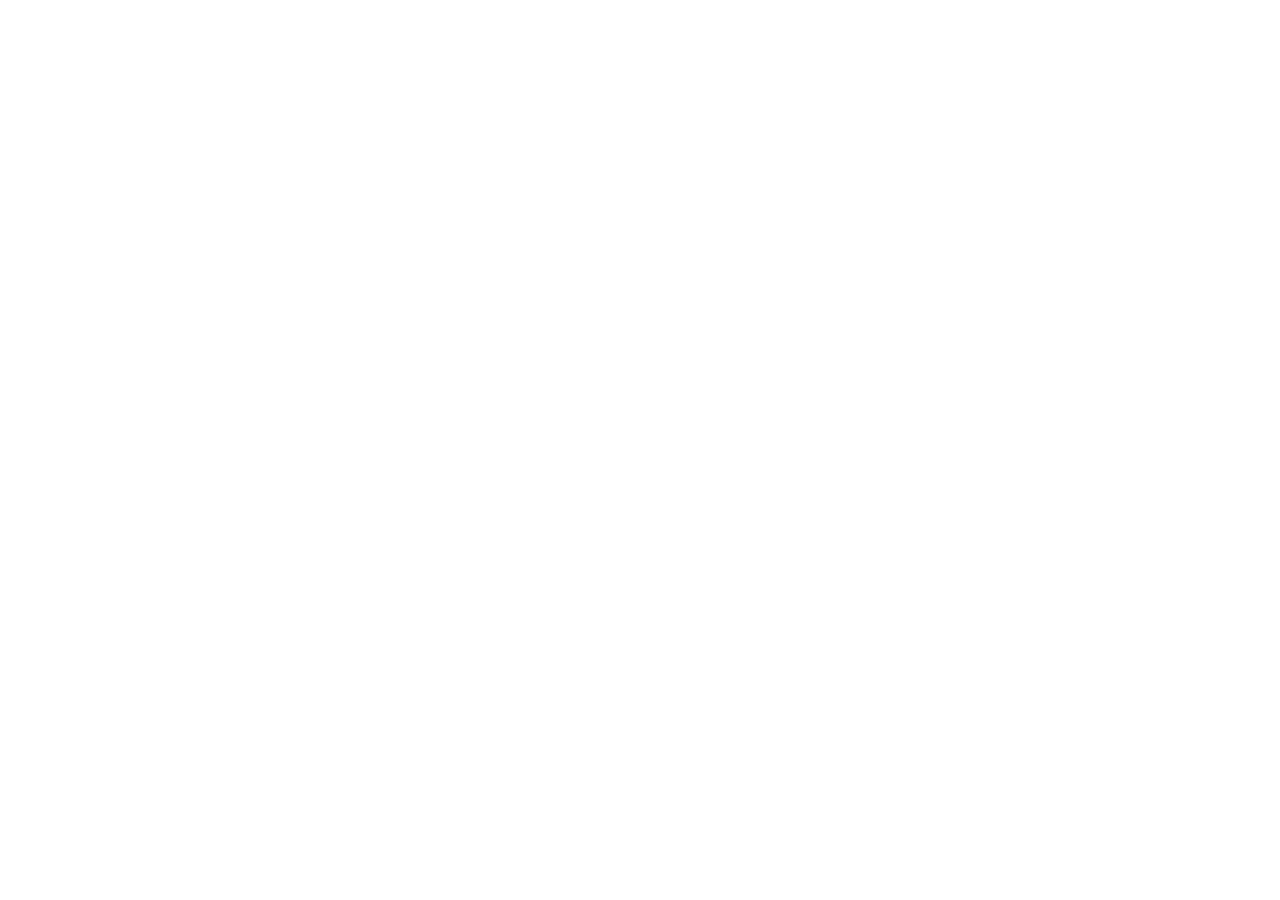
==== formulario.html @ 4b4cba7a "Site para contratar jogadores:     Primeiro commit é sobre sobre a página inicial." ====
<!DOCTYPE html>
<html lang="pt-br">
<head>
    <meta charset="UTF-8">
    <meta name="viewport" content="width=device-width, initial-scale=1.0">
    <title>Formulário de Jogador</title>
</head>
<body>
    
</body>
</html>
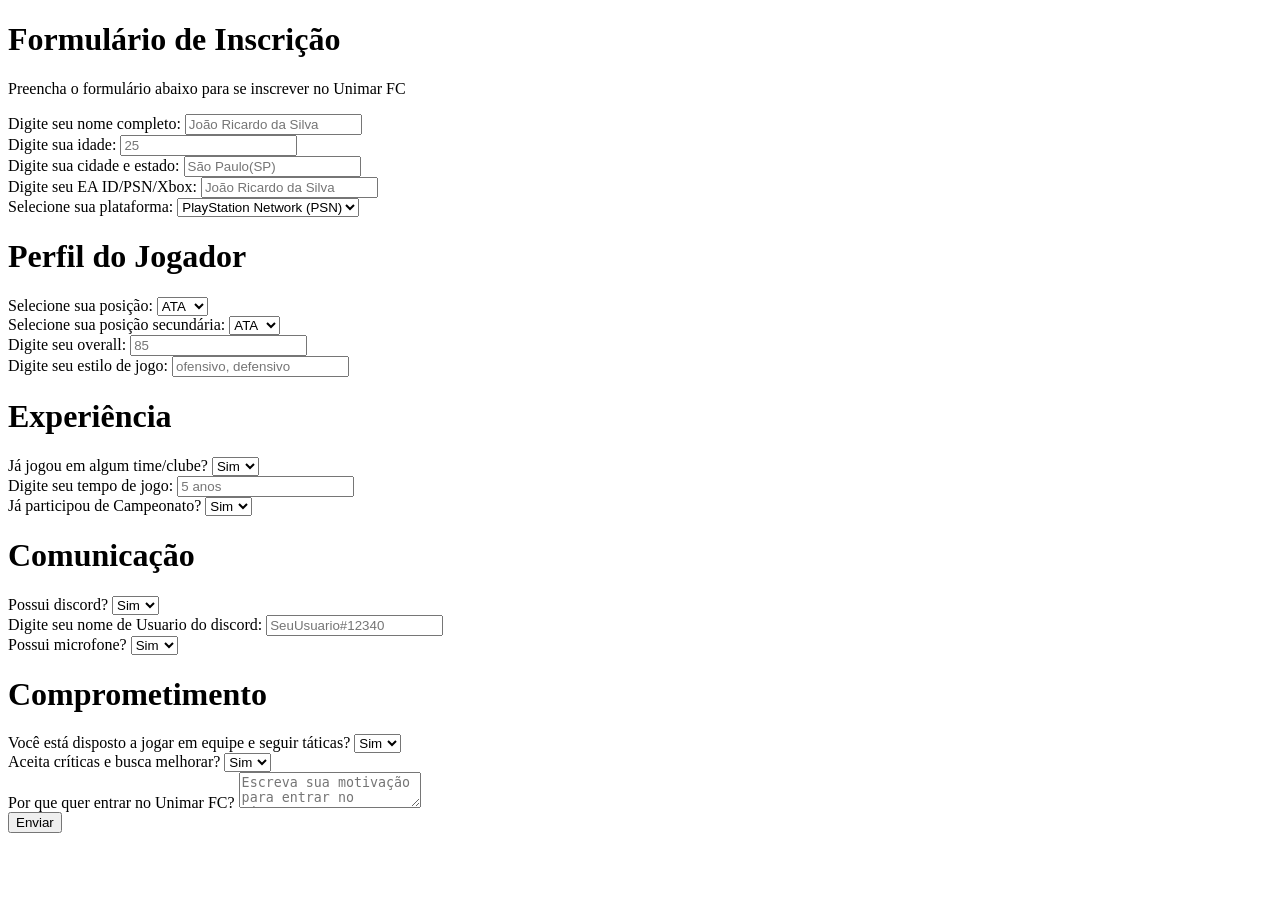
==== commit 967603ac: "site-formulário" ====
--- a/formulario.html
+++ b/formulario.html
@@ -3,9 +3,187 @@
 <head>
     <meta charset="UTF-8">
     <meta name="viewport" content="width=device-width, initial-scale=1.0">
+    <link rel="stylesheet" href="style.css">
     <title>Formulário de Jogador</title>
 </head>
 <body>
+    <main class=" container-formulario">
+        <div class="titulo-formulario">
+            <h1>Formulário de Inscrição</h1>
+            <p>Preencha o formulário abaixo para se inscrever no Unimar FC</p>
+        </div>
+
+        <form class="formulario-grupo">
+            <div class="formulario-individual">
+                <label for="nome">Digite seu nome completo:</label>
+                <input type="text" id="nome" name="nome" placeholder="João Ricardo da Silva" required>
+            </div>
+
+             <div class="formulario-individual">
+                <label for="idade">Digite sua idade:</label>
+                <input type="number" id="idade" name="idade" placeholder="25" required>
+            </div>
+
+             <div class="formulario-individual">
+                <label for="cidade/estado">Digite sua cidade e estado:</label>
+                <input type="text" id="cidade/estado" name="cidade/estado" placeholder="São Paulo(SP)" required>
+            </div>
+
+             <div class="formulario-individual">
+                <label for="ea_id">Digite seu EA ID/PSN/Xbox:</label>
+                <input type="text" id="ea_id" name="ea_id" placeholder="João Ricardo da Silva" required>
+            </div>
+
+            <div class="formulario-individual">
+                <label for="plataforma">Selecione sua plataforma:</label>
+                <select id="plataforma" name="plataforma" required>
+                    <option value="psn">PlayStation Network (PSN)</option>
+                    <option value="xbox">Xbox Live</option>
+                    <option value="pc">EA ID</option>
+                </select>
+            </div>
+        </form>
+
+        <div class="titulo-formulario2">
+            <h1>Perfil do Jogador</h1>
+        </div>
+
+        <form class="formulario-grupo2">
+            <div class="formulario-individual">
+                <label for="posicao-principal">Selecione sua posição:</label>
+                <select id="posicao-principal" name="posicao-principal" required>
+                    <option value="atacante">ATA</option>
+                    <option value="ponta-direita">PD</option>
+                    <option value="ponta-esquerda">PE</option>
+                    <option value="meio-campo">MEI</option>
+                    <option value="meio-central">MC</option>
+                    <option value="meia-direita">MD</option>
+                    <option value="meia-esquerda">ME</option>
+                    <option value="volante">VOL</option>
+                    <option value="defensor">DEF</option>
+                    <option value="lateral-esquerdo">LE</option>
+                    <option value="lateral-direito">LD</option>
+                    <option value="goleiro">GOL</option>
+                </select>
+            </div>
+
+            <div class="formulario-individual">
+                <label for="posicao-secundaria">Selecione sua posição secundária:</label>
+                <select id="posicao-secundaria" name="posicao-secundaria" required>
+                    <option value="atacante">ATA</option>
+                    <option value="ponta-direita">PD</option>
+                    <option value="ponta-esquerda">PE</option>
+                    <option value="meio-campo">MEI</option>
+                    <option value="meio-central">MC</option>
+                    <option value="meia-direita">MD</option>
+                    <option value="meia-esquerda">ME</option>
+                    <option value="volante">VOL</option>
+                    <option value="defensor">DEF</option>
+                    <option value="lateral-esquerdo">LE</option>
+                    <option value="lateral-direito">LD</option>
+                    <option value="goleiro">GOL</option>
+                </select>
+            </div>
+
+            <div class="formulario-individual">
+                <label for="overall">Digite seu overall:</label>
+                <input type="number" id="overall" name="overall" placeholder="85" required>
+            </div>
+
+            <div class="formulario-individual">
+                <label for="estilodejogo">Digite seu estilo de jogo:</label>
+                <input type="text" id="estilodejogo" name="estilodejogo" placeholder="ofensivo, defensivo" required>
+            </div>
+        </form>
+
+        <div class="titulo-formulario3">
+            <h1>Experiência</h1>
+        </div>
+
+        <form class="formulario-grupo3">
+            <div class="formulario-individual">
+                <label for="time-clube">Já jogou em algum time/clube?</label>
+                <select id="time-clube" name="time-clube" required>
+                    <option value="sim">Sim</option>
+                    <option value="nao">Não</option>
+                </select>
+            </div>
+
+            <div class="formulario-individual">
+                <label for="tempojogo">Digite seu tempo de jogo:</label>
+                <input type="number" id="tempojogo" name="tempojogo" placeholder="5 anos" required>
+            </div>
+
+            <div class="formulario-individual">
+                <label for="campeonato">Já participou de Campeonato?</label>
+                <select id="campeonato" name="campeonato" required>
+                    <option value="sim">Sim</option>
+                    <option value="nao">Não</option>
+                </select>
+            </div>
+        </form>
+
+        <div class="titulo-formulario4">
+            <h1>Comunicação</h1>
+        </div>
+        
+        <form class="formulario-grupo4">
+            <div class="formulario-individual">
+                <label for="discord">Possui discord?</label>
+                <select id="discord" name="discord" required>
+                    <option value="sim">Sim</option>
+                    <option value="nao">Não</option>
+                </select>
+            </div>
+
+            <div class="formulario-individual">
+                <label for="discord-usuario">Digite seu nome de Usuario do discord:</label>
+                <input type="text" id="discord-usuario" name="discord-usuario" placeholder="SeuUsuario#12340" required>
+            </div>
+
+            <div class="formulario-individual">
+                <label for="microfone">Possui microfone?</label>
+                <select id="microfone" name="microfone" required>
+                    <option value="sim">Sim</option>
+                    <option value="nao">Não</option>
+                </select>
+            </div>
+        </form>
+
+        <div class="titulo-formulario5">
+            <h1>Comprometimento</h1>
+        </div>
+
+        <form class="formulario-grupo5">
+            <div class="formulario-individual">
+                <label for="taticas">Você está disposto a jogar em equipe e seguir táticas?</label>
+                <select id="taticas" name="taticas" required>
+                    <option value="sim">Sim</option>
+                    <option value="nao">Não</option>
+                </select>
+            </div>
+
+            <div class="formulario-individual">
+                <label for="criticas">Aceita críticas e busca melhorar?</label>
+                <select id="criticas" name="criticas" required>
+                    <option value="sim">Sim</option>
+                    <option value="nao">Não</option>
+                </select>
+            </div>
+
+            <div class="formulario-individual">
+                <label for="motivacao">Por que quer entrar no Unimar FC?</label>
+                <textarea id="motivacao" name="motivacao" placeholder="Escreva sua motivação para entrar no time..." required></textarea>
+                
+            </div>
+
+            <div class=" botao-formulario">
+                <button type="submit">Enviar</button>
+            </div>
+        </form>
+
+    </main>
+
     
 </body>
 </html>
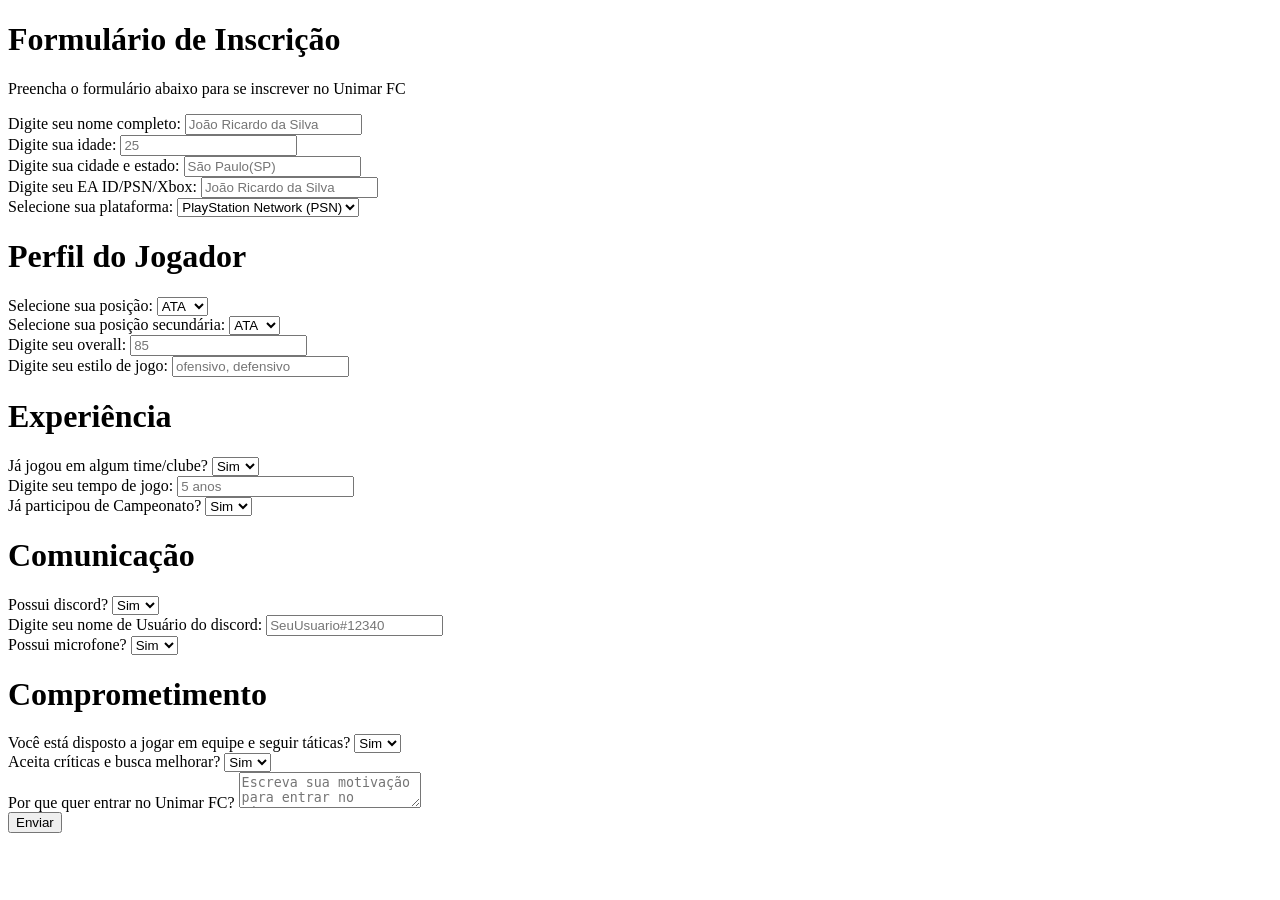
==== commit 0e86575c: "Pequenos erros de digitação e acentuação foram corrigidos" ====
--- a/formulario.html
+++ b/formulario.html
@@ -14,171 +14,172 @@
         </div>
 
         <form class="formulario-grupo">
-            <div class="formulario-individual">
-                <label for="nome">Digite seu nome completo:</label>
-                <input type="text" id="nome" name="nome" placeholder="João Ricardo da Silva" required>
+                <div class="formulario-individual">
+                    <label for="nome">Digite seu nome completo:</label>
+                    <input type="text" id="nome" name="nome" placeholder="João Ricardo da Silva" required>
+                </div>
+
+                <div class="formulario-individual">
+                    <label for="idade">Digite sua idade:</label>
+                    <input type="number" id="idade" name="idade" placeholder="25" required>
+                </div>
+
+                <div class="formulario-individual">
+                    <label for="cidade_estado">Digite sua cidade e estado:</label>
+                    <input type="text" id="cidade_estado" name="cidade_estado" placeholder="São Paulo(SP)" required>
+                </div>
+
+                <div class="formulario-individual">
+                    <label for="ea_id">Digite seu EA ID/PSN/Xbox:</label>
+                    <input type="text" id="ea_id" name="ea_id" placeholder="João Ricardo da Silva" required>
+                </div>
+
+                <div class="formulario-individual">
+                    <label for="plataforma">Selecione sua plataforma:</label>
+                    <select id="plataforma" name="plataforma" required>
+                        <option value="psn">PlayStation Network (PSN)</option>
+                        <option value="xbox">Xbox Live</option>
+                        <option value="pc">EA ID</option>
+                    </select>
+                </div>
+
+
+            <div class="titulo-formulario2">
+                <h1>Perfil do Jogador</h1>
             </div>
 
-             <div class="formulario-individual">
-                <label for="idade">Digite sua idade:</label>
-                <input type="number" id="idade" name="idade" placeholder="25" required>
+            <div class="formulario-grupo2">
+                <div class="formulario-individual">
+                    <label for="posicao-principal">Selecione sua posição:</label>
+                    <select id="posicao-principal" name="posicao-principal" required>
+                        <option value="atacante">ATA</option>
+                        <option value="ponta-direita">PD</option>
+                        <option value="ponta-esquerda">PE</option>
+                        <option value="meio-campo">MEI</option>
+                        <option value="meio-central">MC</option>
+                        <option value="meia-direita">MD</option>
+                        <option value="meia-esquerda">ME</option>
+                        <option value="volante">VOL</option>
+                        <option value="defensor">DEF</option>
+                        <option value="lateral-esquerdo">LE</option>
+                        <option value="lateral-direito">LD</option>
+                        <option value="goleiro">GOL</option>
+                    </select>
+                </div>
+
+                <div class="formulario-individual">
+                    <label for="posicao-secundaria">Selecione sua posição secundária:</label>
+                    <select id="posicao-secundaria" name="posicao-secundaria" required>
+                        <option value="atacante">ATA</option>
+                        <option value="ponta-direita">PD</option>
+                        <option value="ponta-esquerda">PE</option>
+                        <option value="meio-campo">MEI</option>
+                        <option value="meio-central">MC</option>
+                        <option value="meia-direita">MD</option>
+                        <option value="meia-esquerda">ME</option>
+                        <option value="volante">VOL</option>
+                        <option value="defensor">DEF</option>
+                        <option value="lateral-esquerdo">LE</option>
+                        <option value="lateral-direito">LD</option>
+                        <option value="goleiro">GOL</option>
+                    </select>
+                </div>
+
+                <div class="formulario-individual">
+                    <label for="overall">Digite seu overall:</label>
+                    <input type="number" id="overall" name="overall" placeholder="85" required>
+                </div>
+
+                <div class="formulario-individual">
+                    <label for="estilodejogo">Digite seu estilo de jogo:</label>
+                    <input type="text" id="estilodejogo" name="estilodejogo" placeholder="ofensivo, defensivo" required>
+                </div>
             </div>
 
-             <div class="formulario-individual">
-                <label for="cidade/estado">Digite sua cidade e estado:</label>
-                <input type="text" id="cidade/estado" name="cidade/estado" placeholder="São Paulo(SP)" required>
+            <div class="titulo-formulario3">
+                <h1>Experiência</h1>
             </div>
 
-             <div class="formulario-individual">
-                <label for="ea_id">Digite seu EA ID/PSN/Xbox:</label>
-                <input type="text" id="ea_id" name="ea_id" placeholder="João Ricardo da Silva" required>
+            <div class="formulario-grupo3">
+                <div class="formulario-individual">
+                    <label for="time-clube">Já jogou em algum time/clube?</label>
+                    <select id="time-clube" name="time-clube" required>
+                        <option value="sim">Sim</option>
+                        <option value="nao">Não</option>
+                    </select>
+                </div>
+
+                <div class="formulario-individual">
+                    <label for="tempojogo">Digite seu tempo de jogo:</label>
+                    <input type="number" id="tempojogo" name="tempojogo" placeholder="5 anos" required>
+                </div>
+
+                <div class="formulario-individual">
+                    <label for="campeonato">Já participou de Campeonato?</label>
+                    <select id="campeonato" name="campeonato" required>
+                        <option value="sim">Sim</option>
+                        <option value="nao">Não</option>
+                    </select>
+                </div>
             </div>
 
-            <div class="formulario-individual">
-                <label for="plataforma">Selecione sua plataforma:</label>
-                <select id="plataforma" name="plataforma" required>
-                    <option value="psn">PlayStation Network (PSN)</option>
-                    <option value="xbox">Xbox Live</option>
-                    <option value="pc">EA ID</option>
-                </select>
+            <div class="titulo-formulario4">
+                <h1>Comunicação</h1>
             </div>
-        </form>
+            
+            <div class="formulario-grupo4">
+                <div class="formulario-individual">
+                    <label for="discord">Possui discord?</label>
+                    <select id="discord" name="discord" required>
+                        <option value="sim">Sim</option>
+                        <option value="nao">Não</option>
+                    </select>
+                </div>
 
-        <div class="titulo-formulario2">
-            <h1>Perfil do Jogador</h1>
-        </div>
+                <div class="formulario-individual">
+                    <label for="discord-usuario">Digite seu nome de Usuário do discord:</label>
+                    <input type="text" id="discord-usuario" name="discord-usuario" placeholder="SeuUsuario#12340" required>
+                </div>
 
-        <form class="formulario-grupo2">
-            <div class="formulario-individual">
-                <label for="posicao-principal">Selecione sua posição:</label>
-                <select id="posicao-principal" name="posicao-principal" required>
-                    <option value="atacante">ATA</option>
-                    <option value="ponta-direita">PD</option>
-                    <option value="ponta-esquerda">PE</option>
-                    <option value="meio-campo">MEI</option>
-                    <option value="meio-central">MC</option>
-                    <option value="meia-direita">MD</option>
-                    <option value="meia-esquerda">ME</option>
-                    <option value="volante">VOL</option>
-                    <option value="defensor">DEF</option>
-                    <option value="lateral-esquerdo">LE</option>
-                    <option value="lateral-direito">LD</option>
-                    <option value="goleiro">GOL</option>
-                </select>
+                <div class="formulario-individual">
+                    <label for="microfone">Possui microfone?</label>
+                    <select id="microfone" name="microfone" required>
+                        <option value="sim">Sim</option>
+                        <option value="nao">Não</option>
+                    </select>
+                </div>
             </div>
 
-            <div class="formulario-individual">
-                <label for="posicao-secundaria">Selecione sua posição secundária:</label>
-                <select id="posicao-secundaria" name="posicao-secundaria" required>
-                    <option value="atacante">ATA</option>
-                    <option value="ponta-direita">PD</option>
-                    <option value="ponta-esquerda">PE</option>
-                    <option value="meio-campo">MEI</option>
-                    <option value="meio-central">MC</option>
-                    <option value="meia-direita">MD</option>
-                    <option value="meia-esquerda">ME</option>
-                    <option value="volante">VOL</option>
-                    <option value="defensor">DEF</option>
-                    <option value="lateral-esquerdo">LE</option>
-                    <option value="lateral-direito">LD</option>
-                    <option value="goleiro">GOL</option>
-                </select>
+            <div class="titulo-formulario5">
+                <h1>Comprometimento</h1>
             </div>
 
-            <div class="formulario-individual">
-                <label for="overall">Digite seu overall:</label>
-                <input type="number" id="overall" name="overall" placeholder="85" required>
-            </div>
+            <div class="formulario-grupo5">
+                <div class="formulario-individual">
+                    <label for="taticas">Você está disposto a jogar em equipe e seguir táticas?</label>
+                    <select id="taticas" name="taticas" required>
+                        <option value="sim">Sim</option>
+                        <option value="nao">Não</option>
+                    </select>
+                </div>
 
-            <div class="formulario-individual">
-                <label for="estilodejogo">Digite seu estilo de jogo:</label>
-                <input type="text" id="estilodejogo" name="estilodejogo" placeholder="ofensivo, defensivo" required>
-            </div>
-        </form>
+                <div class="formulario-individual">
+                    <label for="criticas">Aceita críticas e busca melhorar?</label>
+                    <select id="criticas" name="criticas" required>
+                        <option value="sim">Sim</option>
+                        <option value="nao">Não</option>
+                    </select>
+                </div>
 
-        <div class="titulo-formulario3">
-            <h1>Experiência</h1>
-        </div>
+                <div class="formulario-individual">
+                    <label for="motivacao">Por que quer entrar no Unimar FC?</label>
+                    <textarea id="motivacao" name="motivacao" placeholder="Escreva sua motivação para entrar no time..." required></textarea>
+                    
+                </div>
 
-        <form class="formulario-grupo3">
-            <div class="formulario-individual">
-                <label for="time-clube">Já jogou em algum time/clube?</label>
-                <select id="time-clube" name="time-clube" required>
-                    <option value="sim">Sim</option>
-                    <option value="nao">Não</option>
-                </select>
-            </div>
-
-            <div class="formulario-individual">
-                <label for="tempojogo">Digite seu tempo de jogo:</label>
-                <input type="number" id="tempojogo" name="tempojogo" placeholder="5 anos" required>
-            </div>
-
-            <div class="formulario-individual">
-                <label for="campeonato">Já participou de Campeonato?</label>
-                <select id="campeonato" name="campeonato" required>
-                    <option value="sim">Sim</option>
-                    <option value="nao">Não</option>
-                </select>
-            </div>
-        </form>
-
-        <div class="titulo-formulario4">
-            <h1>Comunicação</h1>
-        </div>
-        
-        <form class="formulario-grupo4">
-            <div class="formulario-individual">
-                <label for="discord">Possui discord?</label>
-                <select id="discord" name="discord" required>
-                    <option value="sim">Sim</option>
-                    <option value="nao">Não</option>
-                </select>
-            </div>
-
-            <div class="formulario-individual">
-                <label for="discord-usuario">Digite seu nome de Usuario do discord:</label>
-                <input type="text" id="discord-usuario" name="discord-usuario" placeholder="SeuUsuario#12340" required>
-            </div>
-
-            <div class="formulario-individual">
-                <label for="microfone">Possui microfone?</label>
-                <select id="microfone" name="microfone" required>
-                    <option value="sim">Sim</option>
-                    <option value="nao">Não</option>
-                </select>
-            </div>
-        </form>
-
-        <div class="titulo-formulario5">
-            <h1>Comprometimento</h1>
-        </div>
-
-        <form class="formulario-grupo5">
-            <div class="formulario-individual">
-                <label for="taticas">Você está disposto a jogar em equipe e seguir táticas?</label>
-                <select id="taticas" name="taticas" required>
-                    <option value="sim">Sim</option>
-                    <option value="nao">Não</option>
-                </select>
-            </div>
-
-            <div class="formulario-individual">
-                <label for="criticas">Aceita críticas e busca melhorar?</label>
-                <select id="criticas" name="criticas" required>
-                    <option value="sim">Sim</option>
-                    <option value="nao">Não</option>
-                </select>
-            </div>
-
-            <div class="formulario-individual">
-                <label for="motivacao">Por que quer entrar no Unimar FC?</label>
-                <textarea id="motivacao" name="motivacao" placeholder="Escreva sua motivação para entrar no time..." required></textarea>
-                
-            </div>
-
-            <div class=" botao-formulario">
-                <button type="submit">Enviar</button>
+                <div class=" botao-formulario">
+                    <button type="submit">Enviar</button>
+                </div>
             </div>
         </form>
 
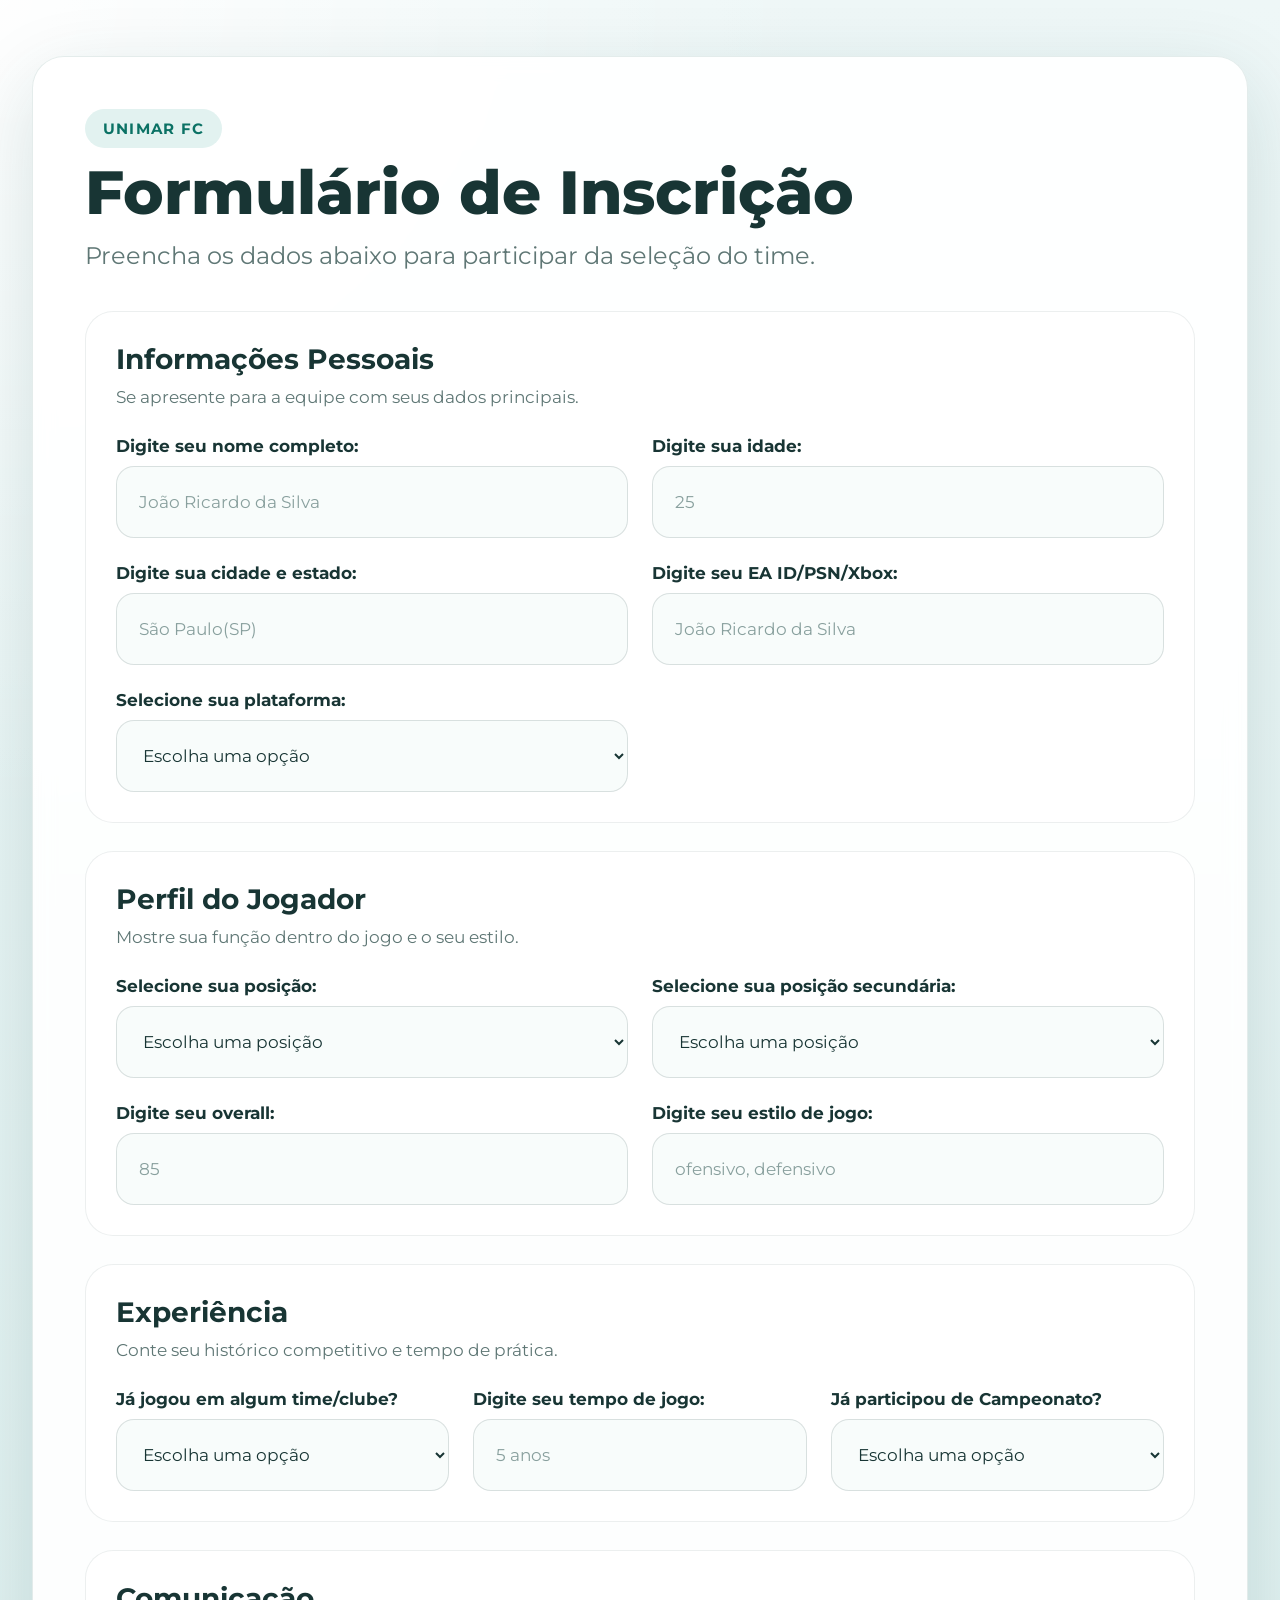
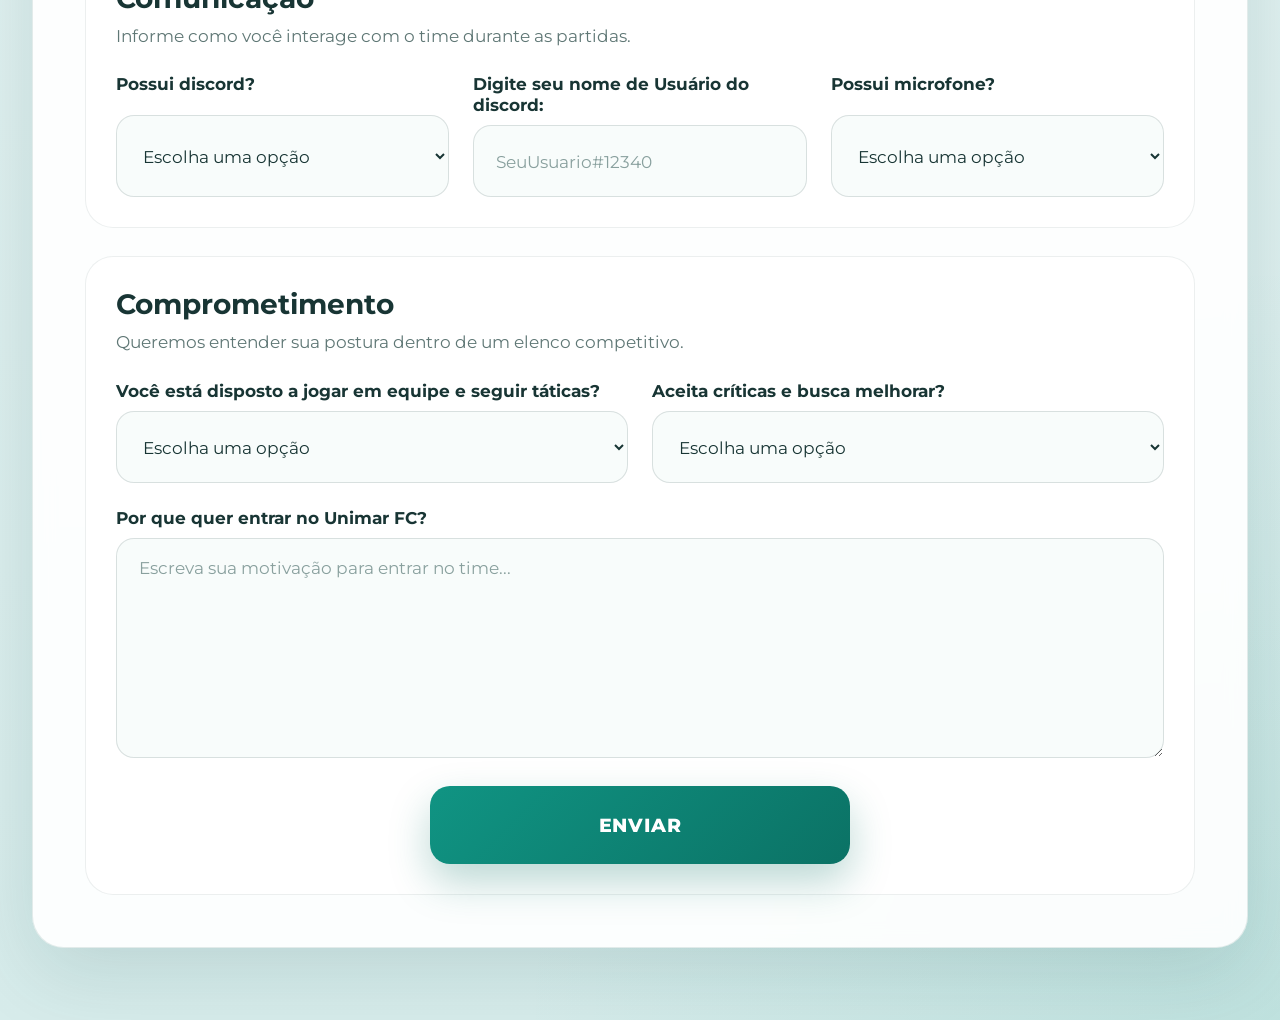
==== commit 7141413e: "criação do css  e arrumando algumas partes do forumalário.hmtl" ====
--- a/formulario.html
+++ b/formulario.html
@@ -8,13 +8,22 @@
 </head>
 <body>
     <main class=" container-formulario">
-        <div class="titulo-formulario">
-            <h1>Formulário de Inscrição</h1>
-            <p>Preencha o formulário abaixo para se inscrever no Unimar FC</p>
-        </div>
-
-        <form class="formulario-grupo">
-                <div class="formulario-individual">
+        <section class="painel-formulario">
+            <div class="titulo-formulario">
+                <span class="eyebrow">Unimar FC</span>
+                <h1>Formulário de Inscrição</h1>
+                <p>Preencha os dados abaixo para participar da seleção do time.</p>
+            </div>
+
+            <form class="formulario-grupo">
+                <section class="bloco-formulario">
+                    <div class="cabecalho-bloco">
+                        <h2>Informações Pessoais</h2>
+                        <p>Se apresente para a equipe com seus dados principais.</p>
+                    </div>
+
+                    <div class="grade-formulario grade-dupla">
+                        <div class="formulario-individual">
                     <label for="nome">Digite seu nome completo:</label>
                     <input type="text" id="nome" name="nome" placeholder="João Ricardo da Silva" required>
                 </div>
@@ -37,21 +46,26 @@
                 <div class="formulario-individual">
                     <label for="plataforma">Selecione sua plataforma:</label>
                     <select id="plataforma" name="plataforma" required>
+                        <option value="" selected disabled>Escolha uma opção</option>
                         <option value="psn">PlayStation Network (PSN)</option>
                         <option value="xbox">Xbox Live</option>
                         <option value="pc">EA ID</option>
                     </select>
                 </div>
-
-
-            <div class="titulo-formulario2">
-                <h1>Perfil do Jogador</h1>
-            </div>
-
-            <div class="formulario-grupo2">
-                <div class="formulario-individual">
+                    </div>
+                </section>
+
+                <section class="bloco-formulario">
+                    <div class="cabecalho-bloco">
+                        <h2>Perfil do Jogador</h2>
+                        <p>Mostre sua função dentro do jogo e o seu estilo.</p>
+                    </div>
+
+                    <div class="grade-formulario grade-dupla">
+                        <div class="formulario-individual">
                     <label for="posicao-principal">Selecione sua posição:</label>
                     <select id="posicao-principal" name="posicao-principal" required>
+                        <option value="" selected disabled>Escolha uma posição</option>
                         <option value="atacante">ATA</option>
                         <option value="ponta-direita">PD</option>
                         <option value="ponta-esquerda">PE</option>
@@ -70,6 +84,7 @@
                 <div class="formulario-individual">
                     <label for="posicao-secundaria">Selecione sua posição secundária:</label>
                     <select id="posicao-secundaria" name="posicao-secundaria" required>
+                        <option value="" selected disabled>Escolha uma posição</option>
                         <option value="atacante">ATA</option>
                         <option value="ponta-direita">PD</option>
                         <option value="ponta-esquerda">PE</option>
@@ -94,16 +109,20 @@
                     <label for="estilodejogo">Digite seu estilo de jogo:</label>
                     <input type="text" id="estilodejogo" name="estilodejogo" placeholder="ofensivo, defensivo" required>
                 </div>
-            </div>
-
-            <div class="titulo-formulario3">
-                <h1>Experiência</h1>
-            </div>
-
-            <div class="formulario-grupo3">
-                <div class="formulario-individual">
+                    </div>
+                </section>
+
+                <section class="bloco-formulario">
+                    <div class="cabecalho-bloco">
+                        <h2>Experiência</h2>
+                        <p>Conte seu histórico competitivo e tempo de prática.</p>
+                    </div>
+
+                    <div class="grade-formulario grade-tripla">
+                        <div class="formulario-individual">
                     <label for="time-clube">Já jogou em algum time/clube?</label>
                     <select id="time-clube" name="time-clube" required>
+                        <option value="" selected disabled>Escolha uma opção</option>
                         <option value="sim">Sim</option>
                         <option value="nao">Não</option>
                     </select>
@@ -117,20 +136,25 @@
                 <div class="formulario-individual">
                     <label for="campeonato">Já participou de Campeonato?</label>
                     <select id="campeonato" name="campeonato" required>
-                        <option value="sim">Sim</option>
-                        <option value="nao">Não</option>
-                    </select>
-                </div>
-            </div>
-
-            <div class="titulo-formulario4">
-                <h1>Comunicação</h1>
-            </div>
-            
-            <div class="formulario-grupo4">
-                <div class="formulario-individual">
+                        <option value="" selected disabled>Escolha uma opção</option>
+                        <option value="sim">Sim</option>
+                        <option value="nao">Não</option>
+                    </select>
+                </div>
+                    </div>
+                </section>
+
+                <section class="bloco-formulario">
+                    <div class="cabecalho-bloco">
+                        <h2>Comunicação</h2>
+                        <p>Informe como você interage com o time durante as partidas.</p>
+                    </div>
+
+                    <div class="grade-formulario grade-tripla">
+                        <div class="formulario-individual">
                     <label for="discord">Possui discord?</label>
                     <select id="discord" name="discord" required>
+                        <option value="" selected disabled>Escolha uma opção</option>
                         <option value="sim">Sim</option>
                         <option value="nao">Não</option>
                     </select>
@@ -144,20 +168,25 @@
                 <div class="formulario-individual">
                     <label for="microfone">Possui microfone?</label>
                     <select id="microfone" name="microfone" required>
-                        <option value="sim">Sim</option>
-                        <option value="nao">Não</option>
-                    </select>
-                </div>
-            </div>
-
-            <div class="titulo-formulario5">
-                <h1>Comprometimento</h1>
-            </div>
-
-            <div class="formulario-grupo5">
-                <div class="formulario-individual">
+                        <option value="" selected disabled>Escolha uma opção</option>
+                        <option value="sim">Sim</option>
+                        <option value="nao">Não</option>
+                    </select>
+                </div>
+                    </div>
+                </section>
+
+                <section class="bloco-formulario">
+                    <div class="cabecalho-bloco">
+                        <h2>Comprometimento</h2>
+                        <p>Queremos entender sua postura dentro de um elenco competitivo.</p>
+                    </div>
+
+                    <div class="grade-formulario grade-dupla">
+                        <div class="formulario-individual">
                     <label for="taticas">Você está disposto a jogar em equipe e seguir táticas?</label>
                     <select id="taticas" name="taticas" required>
+                        <option value="" selected disabled>Escolha uma opção</option>
                         <option value="sim">Sim</option>
                         <option value="nao">Não</option>
                     </select>
@@ -166,23 +195,24 @@
                 <div class="formulario-individual">
                     <label for="criticas">Aceita críticas e busca melhorar?</label>
                     <select id="criticas" name="criticas" required>
-                        <option value="sim">Sim</option>
-                        <option value="nao">Não</option>
-                    </select>
-                </div>
-
-                <div class="formulario-individual">
+                        <option value="" selected disabled>Escolha uma opção</option>
+                        <option value="sim">Sim</option>
+                        <option value="nao">Não</option>
+                    </select>
+                </div>
+
+                <div class="formulario-individual campo-amplo">
                     <label for="motivacao">Por que quer entrar no Unimar FC?</label>
                     <textarea id="motivacao" name="motivacao" placeholder="Escreva sua motivação para entrar no time..." required></textarea>
-                    
-                </div>
+                </div>
+                    </div>
 
                 <div class=" botao-formulario">
                     <button type="submit">Enviar</button>
                 </div>
             </div>
         </form>
-
+        </section>
     </main>
 
     
--- a/style.css
+++ b/style.css
@@ -0,0 +1,251 @@
+@import url('https://fonts.googleapis.com/css2?family=Montserrat:wght@400;500;600;700;800&display=swap');
+
+:root {
+	--bg-top: #eef7f7;
+	--bg-bottom: #d7eceb;
+	--card: rgba(255, 255, 255, 0.92);
+	--card-border: rgba(34, 96, 93, 0.12);
+	--text: #183534;
+	--muted: #5f7775;
+	--accent: #109483;
+	--accent-dark: #0b7265;
+	--field: #f8fcfb;
+	--shadow: 0 24px 80px rgba(16, 74, 70, 0.14);
+}
+
+* {
+	box-sizing: border-box;
+	margin: 0;
+	padding: 0;
+}
+
+body {
+	min-height: 100vh;
+	font-family: 'Montserrat', sans-serif;
+	color: var(--text);
+	background:
+		radial-gradient(circle at top left, rgba(255, 255, 255, 0.95), transparent 28%),
+		radial-gradient(circle at bottom right, rgba(16, 148, 131, 0.12), transparent 26%),
+		linear-gradient(180deg, var(--bg-top), var(--bg-bottom));
+}
+
+img {
+	max-width: 100%;
+	display: block;
+}
+
+a {
+	color: inherit;
+	text-decoration: none;
+}
+
+button,
+input,
+select,
+textarea {
+	font: inherit;
+}
+
+.container-formulario {
+	width: min(100%, 1800px);
+	margin: 0 auto;
+	padding: 56px 32px 72px;
+}
+
+.painel-formulario {
+	width: min(100%, 1280px);
+	margin: 0 auto;
+	padding: 52px;
+	border: 1px solid var(--card-border);
+	border-radius: 32px;
+	background: var(--card);
+	box-shadow: var(--shadow);
+	backdrop-filter: blur(10px);
+}
+
+.titulo-formulario {
+	margin-bottom: 36px;
+}
+
+.eyebrow {
+	display: inline-block;
+	margin-bottom: 12px;
+	padding: 10px 18px;
+	border-radius: 999px;
+	font-size: 0.95rem;
+	font-weight: 700;
+	letter-spacing: 0.08em;
+	text-transform: uppercase;
+	color: var(--accent-dark);
+	background: rgba(16, 148, 131, 0.12);
+}
+
+.titulo-formulario h1 {
+	font-size: clamp(2.7rem, 4.8vw, 4.6rem);
+	line-height: 1.05;
+	font-weight: 800;
+	margin-bottom: 12px;
+}
+
+.titulo-formulario p {
+	max-width: 760px;
+	font-size: clamp(1.15rem, 1.9vw, 1.5rem);
+	line-height: 1.6;
+	color: var(--muted);
+}
+
+.formulario-grupo {
+	display: grid;
+	gap: 28px;
+}
+
+.bloco-formulario {
+	display: grid;
+	gap: 24px;
+	padding: 30px;
+	border: 1px solid rgba(24, 53, 52, 0.08);
+	border-radius: 28px;
+	background: rgba(255, 255, 255, 0.82);
+}
+
+.cabecalho-bloco h2 {
+	font-size: clamp(1.5rem, 2.2vw, 2.2rem);
+	margin-bottom: 8px;
+}
+
+.cabecalho-bloco p {
+	font-size: 1.05rem;
+	line-height: 1.6;
+	color: var(--muted);
+}
+
+.grade-formulario {
+	display: grid;
+	gap: 24px;
+}
+
+.grade-dupla {
+	grid-template-columns: repeat(2, minmax(0, 1fr));
+}
+
+.grade-tripla {
+	grid-template-columns: repeat(3, minmax(0, 1fr));
+}
+
+.formulario-individual {
+	display: grid;
+	gap: 10px;
+}
+
+.campo-amplo {
+	grid-column: 1 / -1;
+}
+
+.formulario-individual label {
+	font-size: 1.08rem;
+	font-weight: 700;
+	color: var(--text);
+}
+
+.formulario-individual input,
+.formulario-individual select,
+.formulario-individual textarea {
+	width: 100%;
+	min-height: 72px;
+	padding: 18px 22px;
+	border: 1px solid rgba(24, 53, 52, 0.14);
+	border-radius: 18px;
+	background: var(--field);
+	color: var(--text);
+	font-size: 1.08rem;
+	transition: border-color 0.2s ease, box-shadow 0.2s ease, transform 0.2s ease;
+}
+
+.formulario-individual textarea {
+	min-height: 220px;
+	resize: vertical;
+}
+
+.formulario-individual input::placeholder,
+.formulario-individual textarea::placeholder {
+	color: #89a09e;
+}
+
+.formulario-individual input:focus,
+.formulario-individual select:focus,
+.formulario-individual textarea:focus {
+	outline: none;
+	border-color: rgba(16, 148, 131, 0.55);
+	box-shadow: 0 0 0 6px rgba(16, 148, 131, 0.12);
+	transform: translateY(-1px);
+}
+
+.botao-formulario {
+	display: flex;
+	justify-content: center;
+	margin-top: 4px;
+}
+
+.botao-formulario button {
+	width: min(100%, 420px);
+	min-height: 78px;
+	border: none;
+	border-radius: 20px;
+	background: linear-gradient(135deg, var(--accent), var(--accent-dark));
+	color: #fff;
+	font-size: 1.2rem;
+	font-weight: 800;
+	letter-spacing: 0.04em;
+	text-transform: uppercase;
+	cursor: pointer;
+	box-shadow: 0 18px 40px rgba(11, 114, 101, 0.28);
+	transition: transform 0.2s ease, box-shadow 0.2s ease;
+}
+
+.botao-formulario button:hover {
+	transform: translateY(-2px);
+	box-shadow: 0 22px 42px rgba(11, 114, 101, 0.34);
+}
+
+.botao-formulario button:active {
+	transform: translateY(0);
+}
+
+@media (max-width: 1100px) {
+	.painel-formulario {
+		padding: 36px;
+	}
+
+	.grade-dupla,
+	.grade-tripla {
+		grid-template-columns: 1fr;
+	}
+}
+
+@media (max-width: 680px) {
+	.container-formulario {
+		padding: 22px 14px 34px;
+	}
+
+	.painel-formulario {
+		padding: 22px;
+		border-radius: 24px;
+	}
+
+	.bloco-formulario {
+		padding: 20px;
+		border-radius: 22px;
+	}
+
+	.formulario-individual input,
+	.formulario-individual select,
+	.formulario-individual textarea,
+	.botao-formulario button {
+		min-height: 64px;
+		font-size: 1rem;
+	}
+
+	.formulario-individual textarea {
+		min-height: 180px;
+	}
+}
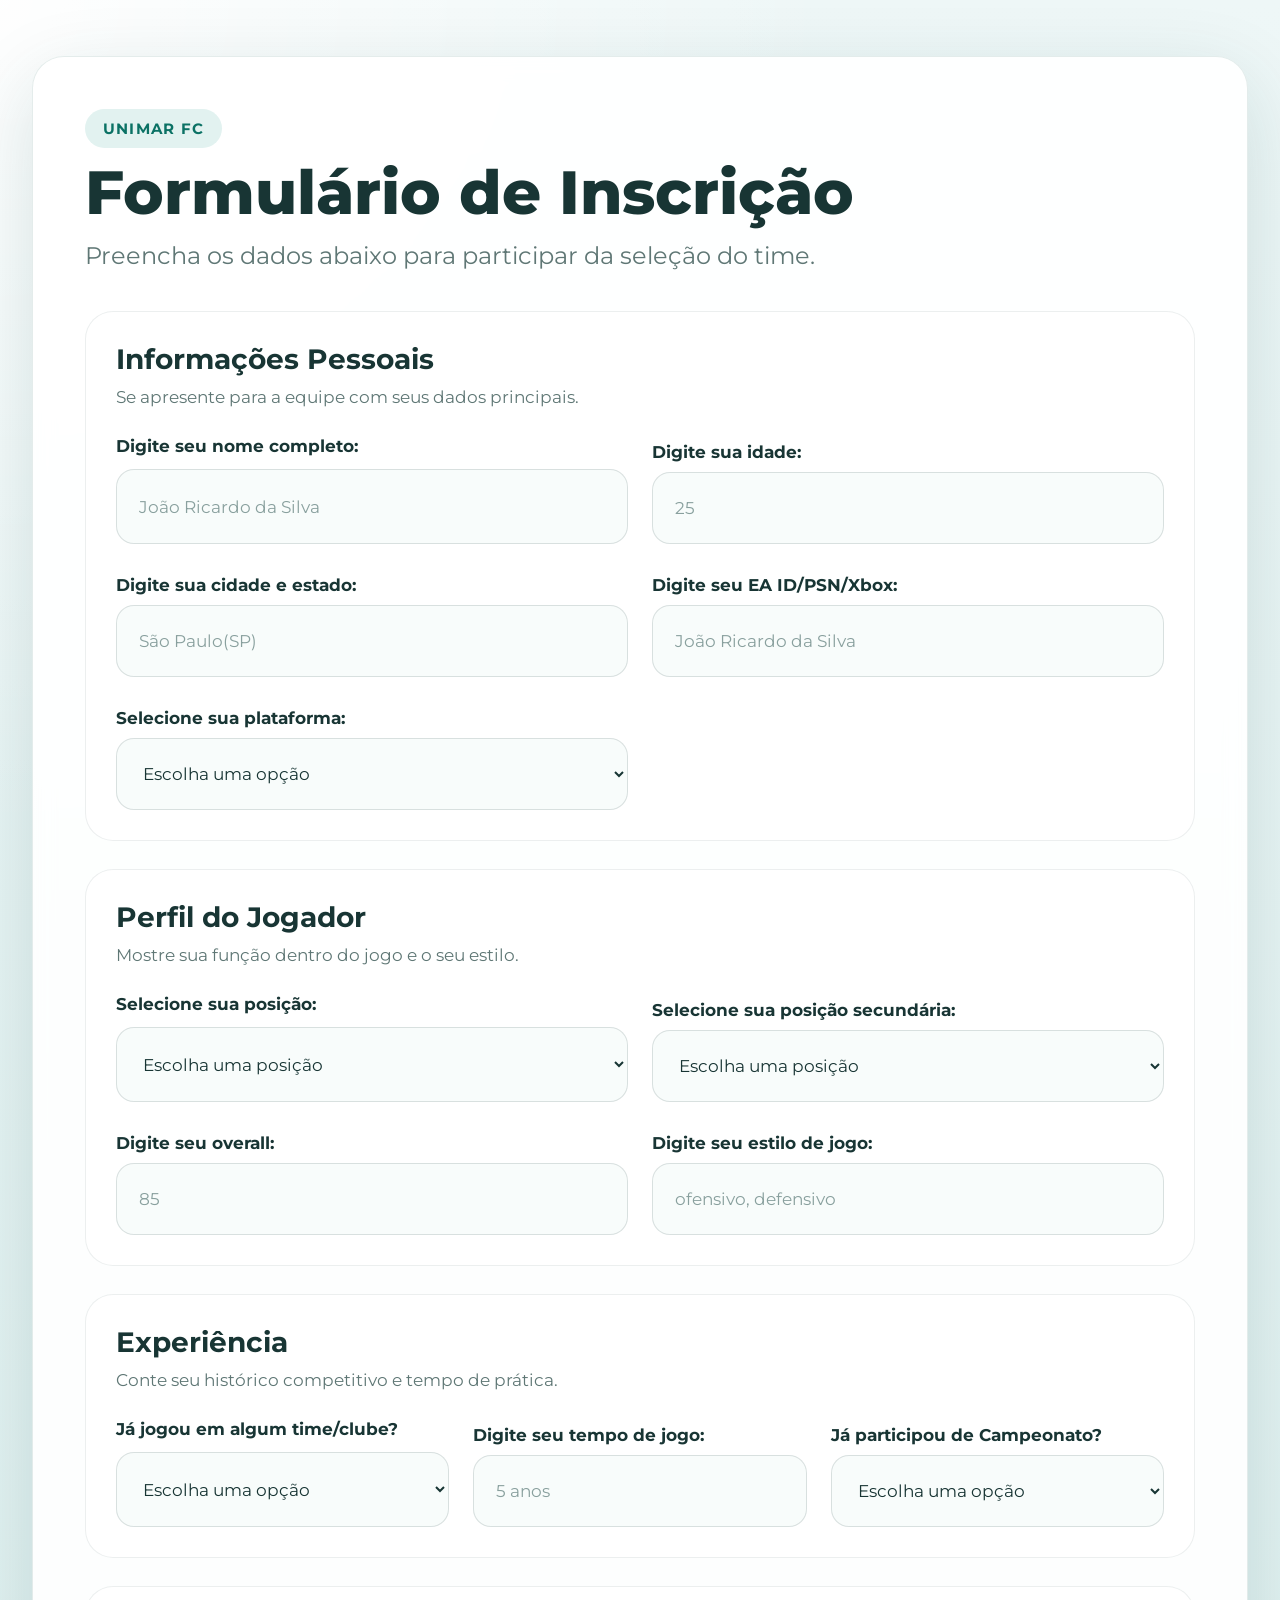
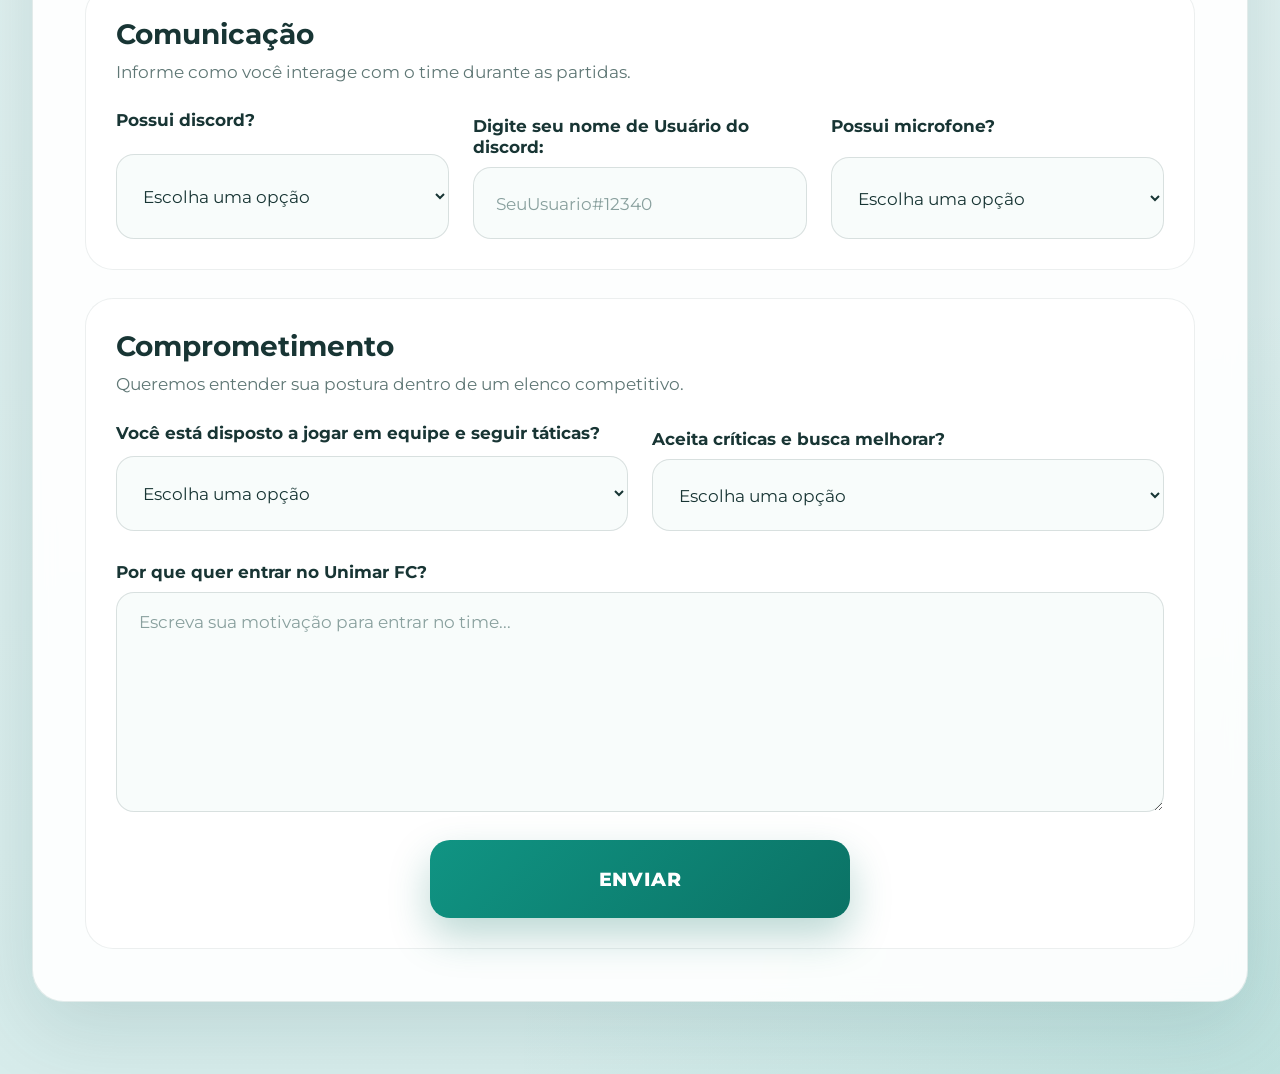
==== commit 641039bc: "ajutando o site" ====
--- a/formulario.html
+++ b/formulario.html
@@ -10,7 +10,7 @@
     <main class=" container-formulario">
         <section class="painel-formulario">
             <div class="titulo-formulario">
-                <span class="eyebrow">Unimar FC</span>
+                <span class="canto-unimarfc">Unimar FC</span>
                 <h1>Formulário de Inscrição</h1>
                 <p>Preencha os dados abaixo para participar da seleção do time.</p>
             </div>
@@ -22,7 +22,7 @@
                         <p>Se apresente para a equipe com seus dados principais.</p>
                     </div>
 
-                    <div class="grade-formulario grade-dupla">
+                    <div class="grade-dupla">
                         <div class="formulario-individual">
                     <label for="nome">Digite seu nome completo:</label>
                     <input type="text" id="nome" name="nome" placeholder="João Ricardo da Silva" required>
@@ -150,7 +150,7 @@
                         <p>Informe como você interage com o time durante as partidas.</p>
                     </div>
 
-                    <div class="grade-formulario grade-tripla">
+                    <div class="grade-tripla">
                         <div class="formulario-individual">
                     <label for="discord">Possui discord?</label>
                     <select id="discord" name="discord" required>
@@ -182,7 +182,7 @@
                         <p>Queremos entender sua postura dentro de um elenco competitivo.</p>
                     </div>
 
-                    <div class="grade-formulario grade-dupla">
+                    <div class="grade-dupla">
                         <div class="formulario-individual">
                     <label for="taticas">Você está disposto a jogar em equipe e seguir táticas?</label>
                     <select id="taticas" name="taticas" required>
--- a/style.css
+++ b/style.css
@@ -1,5 +1,7 @@
 @import url('https://fonts.googleapis.com/css2?family=Montserrat:wght@400;500;600;700;800&display=swap');
 
+
+/*-----------formulário------------*/
 :root {
 	--bg-top: #eef7f7;
 	--bg-bottom: #d7eceb;
@@ -67,7 +69,8 @@
 	margin-bottom: 36px;
 }
 
-.eyebrow {
+.eyebrow,
+.canto-unimarfc {
 	display: inline-block;
 	margin-bottom: 12px;
 	padding: 10px 18px;
@@ -119,7 +122,9 @@
 	color: var(--muted);
 }
 
-.grade-formulario {
+.grade-formulario,
+.grade-dupla,
+.grade-tripla {
 	display: grid;
 	gap: 24px;
 }
@@ -135,6 +140,10 @@
 .formulario-individual {
 	display: grid;
 	gap: 10px;
+}
+
+.formulario-individual:not(:first-child) {
+	margin-top: 6px;
 }
 
 .campo-amplo {
@@ -249,3 +258,444 @@
 		min-height: 180px;
 	}
 }
+
+
+
+
+
+
+
+
+
+
+
+/*---------------------------PÁGINA INICIAL---------------------------*/
+.home-page,
+.Pagina-inicial {
+	margin: 0;
+	min-height: 100vh;
+	display: flex;
+	flex-direction: column;
+	font-family: 'Montserrat', sans-serif;
+	color: #ffffff;
+	background:
+		linear-gradient(180deg, rgba(10, 10, 10, 0.68) 0%, rgba(8, 8, 8, 0.8) 55%, rgba(6, 6, 6, 0.9) 100%),
+		url("img/thumb-1920-584541.jpg") center / cover fixed no-repeat;
+}
+
+.home-wrapper,
+.container {
+	width: 100%;
+	min-height: 100vh;
+	display: flex;
+	flex-direction: column;
+	margin: 0;
+	background: transparent;
+}
+
+.hero-section,
+.inicial {
+	position: relative;
+	overflow: hidden;
+	min-height: 780px;
+	padding: 22px 36px 80px;
+	border-bottom: 1px solid rgba(255, 255, 255, 0.08);
+	background: transparent;
+}
+
+.hero-section::before,
+.hero-section::after,
+.inicial::before,
+.inicial::after {
+	content: "";
+	position: absolute;
+	top: 160px;
+	width: 300px;
+	height: 5px;
+	border-radius: 999px;
+	background: rgba(255, 255, 255, 0.62);
+	box-shadow: 0 0 16px rgba(255, 255, 255, 0.45);
+	filter: blur(0.1px);
+}
+
+.hero-section::before,
+.inicial::before {
+	left: -38px;
+	transform: rotate(14deg);
+}
+
+.hero-section::after,
+.inicial::after {
+	right: -38px;
+	transform: rotate(-14deg);
+}
+
+.topo-site {
+	display: flex;
+	align-items: center;
+	justify-content: space-between;
+	width: 100%;
+	max-width: none;
+	margin: 0;
+	padding-left: 14px;
+	padding-right: 14px;
+	padding-bottom: 18px;
+	border-bottom: 1px solid rgba(255, 255, 255, 0.1);
+	position: relative;
+	z-index: 2;
+}
+
+.marca-time {
+	font-family: 'Montserrat', sans-serif;
+	font-weight: 800;
+	font-size: clamp(2.2rem, 2.2vw, 2.8rem);
+	letter-spacing: 0.02em;
+	text-transform: uppercase;
+	color: #ffffff;
+}
+
+.menu-site {
+	display: flex;
+	gap: 30px;
+	font-weight: 700;
+	font-size: clamp(1.5rem, 1.6vw, 2rem);
+}
+
+.menu-link {
+	position: relative;
+	padding-bottom: 8px;
+	color: #f5f5f5;
+	opacity: 0.92;
+	transition: opacity 0.2s ease;
+}
+
+.menu-link::after {
+	content: "";
+	position: absolute;
+	left: 0;
+	bottom: 0;
+	width: 100%;
+	height: 3px;
+	border-radius: 999px;
+	background: #ef1f28;
+	transform: scaleX(0);
+	transform-origin: left;
+	transition: transform 0.2s ease;
+}
+
+.menu-link:hover,
+.menu-link.ativo {
+	opacity: 1;
+}
+
+.menu-link:hover::after,
+.menu-link.ativo::after {
+	transform: scaleX(1);
+}
+
+.hero-conteudo,
+.conteudo {
+	position: relative;
+	z-index: 2;
+	display: flex;
+	flex-direction: column;
+	align-items: center;
+	justify-content: center;
+	text-align: center;
+	width: min(100%, 1320px);
+	margin: 0 auto;
+	padding-top: 62px;
+	animation: subida 0.8s ease both;
+}
+
+.escudo-time {
+	width: min(100%, 260px);
+	height: auto;
+	object-fit: contain;
+	filter: drop-shadow(0 12px 28px rgba(0, 0, 0, 0.5));
+	margin-bottom: 18px;
+}
+
+.titulo-principal {
+	font-family: 'Montserrat', sans-serif;
+	font-weight: 800;
+	font-size: clamp(3rem, 10vw, 5.5rem);
+	line-height: 0.98;
+	letter-spacing: 0.02em;
+	margin-bottom: 8px;
+	text-transform: uppercase;
+	text-shadow: 0 8px 24px rgba(0, 0, 0, 0.45);
+}
+
+.subtitulo-principal {
+	font-size: clamp(1.1rem, 2.2vw, 1.8rem);
+	font-weight: 700;
+	letter-spacing: 0.2em;
+	text-transform: uppercase;
+	margin-bottom: 8px;
+}
+
+.slogan-principal {
+	font-size: clamp(1.6rem, 3vw, 2.5rem);
+	font-style: italic;
+	font-weight: 700;
+	color: #f9c353;
+	margin-bottom: 28px;
+	text-shadow: 0 6px 16px rgba(0, 0, 0, 0.45);
+}
+
+.cta-time,
+.formulario-time {
+	display: inline-flex;
+	align-items: center;
+	justify-content: center;
+	gap: 8px;
+	min-height: 62px;
+	padding: 0 32px;
+	border-radius: 10px;
+	font-family: 'Montserrat', sans-serif;
+	font-weight: 800;
+	font-size: clamp(1.1rem, 2vw, 1.55rem);
+	letter-spacing: 0.02em;
+	text-transform: uppercase;
+	color: #000000;
+	background: #ffffff;
+	box-shadow: 0 14px 22px rgba(0, 0, 0, 0.28);
+	transition: transform 0.2s ease, box-shadow 0.2s ease;
+}
+
+.cta-time:hover,
+.formulario-time:hover {
+	transform: translateY(-2px);
+	box-shadow: 0 18px 26px rgba(0, 0, 0, 0.35);
+}
+
+.sobre-nos-home,
+.sobre-nos {
+	padding: 52px 24px 34px;
+	background: transparent;
+	text-align: center;
+}
+
+.sobre-tag {
+	font-family: 'Montserrat', sans-serif;
+	font-weight: 800;
+	font-size: 1.4rem;
+	letter-spacing: 0.2em;
+	color: #ed1f27;
+	margin-bottom: 10px;
+	text-transform: uppercase;
+}
+
+.sobre-nos-home h2,
+.sobre-nos h2 {
+	font-family: 'Montserrat', sans-serif;
+	font-weight: 800;
+	font-size: clamp(2.1rem, 5vw, 4rem);
+	text-transform: uppercase;
+	margin-bottom: 20px;
+}
+
+.descricao-sobre {
+	width: min(100%, 920px);
+	margin: 0 auto 34px;
+	font-size: clamp(1.3rem, 2.3vw, 2rem);
+	line-height: 1.45;
+	color: rgba(244, 244, 244, 0.96);
+}
+
+.cards-home {
+	display: grid;
+	grid-template-columns: repeat(3, minmax(0, 1fr));
+	gap: 18px;
+	width: min(100%, 1320px);
+	margin-left: auto;
+	margin-right: auto;
+	margin-bottom: 26px;
+}
+
+.card-home {
+	padding: 28px 22px;
+	min-height: 252px;
+	border: 1px solid rgba(255, 255, 255, 0.18);
+	border-radius: 22px;
+	background: transparent;
+	box-shadow: none;
+	text-align: center;
+	animation: subirCards 0.65s ease both;
+}
+
+.card-home:nth-child(2) {
+	animation-delay: 0.08s;
+}
+
+.card-home:nth-child(3) {
+	animation-delay: 0.16s;
+}
+
+.icone-card {
+	width: 62px;
+	height: 62px;
+	display: inline-flex;
+	align-items: center;
+	justify-content: center;
+	margin-bottom: 14px;
+	border-radius: 999px;
+	font-size: 1.9rem;
+	background: radial-gradient(circle at 30% 20%, #ff4952, #d50d16);
+	box-shadow: 0 8px 16px rgba(167, 9, 18, 0.45);
+}
+
+.card-home h3 {
+	font-family: 'Montserrat', sans-serif;
+	font-weight: 800;
+	font-size: clamp(2rem, 2.2vw, 2.55rem);
+	text-transform: uppercase;
+	margin-bottom: 8px;
+	line-height: 1.05;
+	color: #ffffff;
+}
+
+.card-home p,
+.card-home li {
+	font-size: clamp(1.28rem, 1.55vw, 1.55rem);
+	line-height: 1.4;
+	color: #f5f5f5;
+	text-align: justify;
+}
+
+.card-home ul {
+	padding-left: 18px;
+	margin: 0;
+	text-align: left;
+}
+
+.card-home li::marker {
+	color: #ffffff;
+}
+
+.frase-home {
+	border: 1px solid rgba(255, 255, 255, 0.18);
+	border-radius: 18px;
+	padding: 20px 20px 20px 22px;
+	text-align: center;
+	margin: 0 auto;
+	width: min(100%, 1320px);
+	background: transparent;
+	box-shadow: none;
+}
+
+.frase-home p {
+	font-size: clamp(1.3rem, 2.4vw, 2rem);
+	font-weight: 700;
+	font-style: italic;
+	line-height: 1.34;
+	margin-bottom: 8px;
+	color: #ffffff;
+	text-align: center;
+}
+
+.frase-home cite {
+	font-style: normal;
+	font-family: 'Montserrat', sans-serif;
+	font-weight: 800;
+	font-size: clamp(1rem, 1.8vw, 1.3rem);
+	letter-spacing: 0.05em;
+	text-transform: uppercase;
+	color: #ffffff;
+}
+
+.rodape-home {
+	margin-top: auto;
+	padding: 28px 20px;
+	text-align: center;
+	border-top: 1px solid rgba(255, 255, 255, 0.1);
+	background: transparent;
+}
+
+.rodape-home p {
+	font-size: clamp(1.15rem, 1.35vw, 1.55rem);
+	font-weight: 700;
+	letter-spacing: 0.02em;
+	color: rgba(245, 250, 255, 0.95);
+}
+
+@keyframes subida {
+	from {
+		opacity: 0;
+		transform: translateY(22px);
+	}
+
+	to {
+		opacity: 1;
+		transform: translateY(0);
+	}
+}
+
+@keyframes subirCards {
+	from {
+		opacity: 0;
+		transform: translateY(12px);
+	}
+
+	to {
+		opacity: 1;
+		transform: translateY(0);
+	}
+}
+
+@media (max-width: 1100px) {
+	.hero-section,
+	.inicial {
+		min-height: auto;
+	}
+
+	.cards-home {
+		grid-template-columns: repeat(2, minmax(0, 1fr));
+	}
+}
+
+@media (max-width: 820px) {
+	.home-wrapper {
+		width: 100%;
+	}
+
+	.hero-section,
+	.inicial {
+		padding: 18px 18px 40px;
+	}
+
+	.hero-section::before,
+	.hero-section::after,
+	.inicial::before,
+	.inicial::after {
+		display: none;
+	}
+
+	.topo-site {
+		flex-direction: column;
+		gap: 14px;
+		width: 100%;
+		padding-left: 12px;
+		padding-right: 12px;
+	}
+
+	.escudo-time {
+		width: min(100%, 200px);
+	}
+
+	.cta-time,
+	.formulario-time {
+		width: 100%;
+		padding: 0 20px;
+	}
+
+	.sobre-nos-home,
+	.sobre-nos {
+		padding: 34px 16px 26px;
+	}
+
+	.cards-home {
+		grid-template-columns: 1fr;
+	}
+}
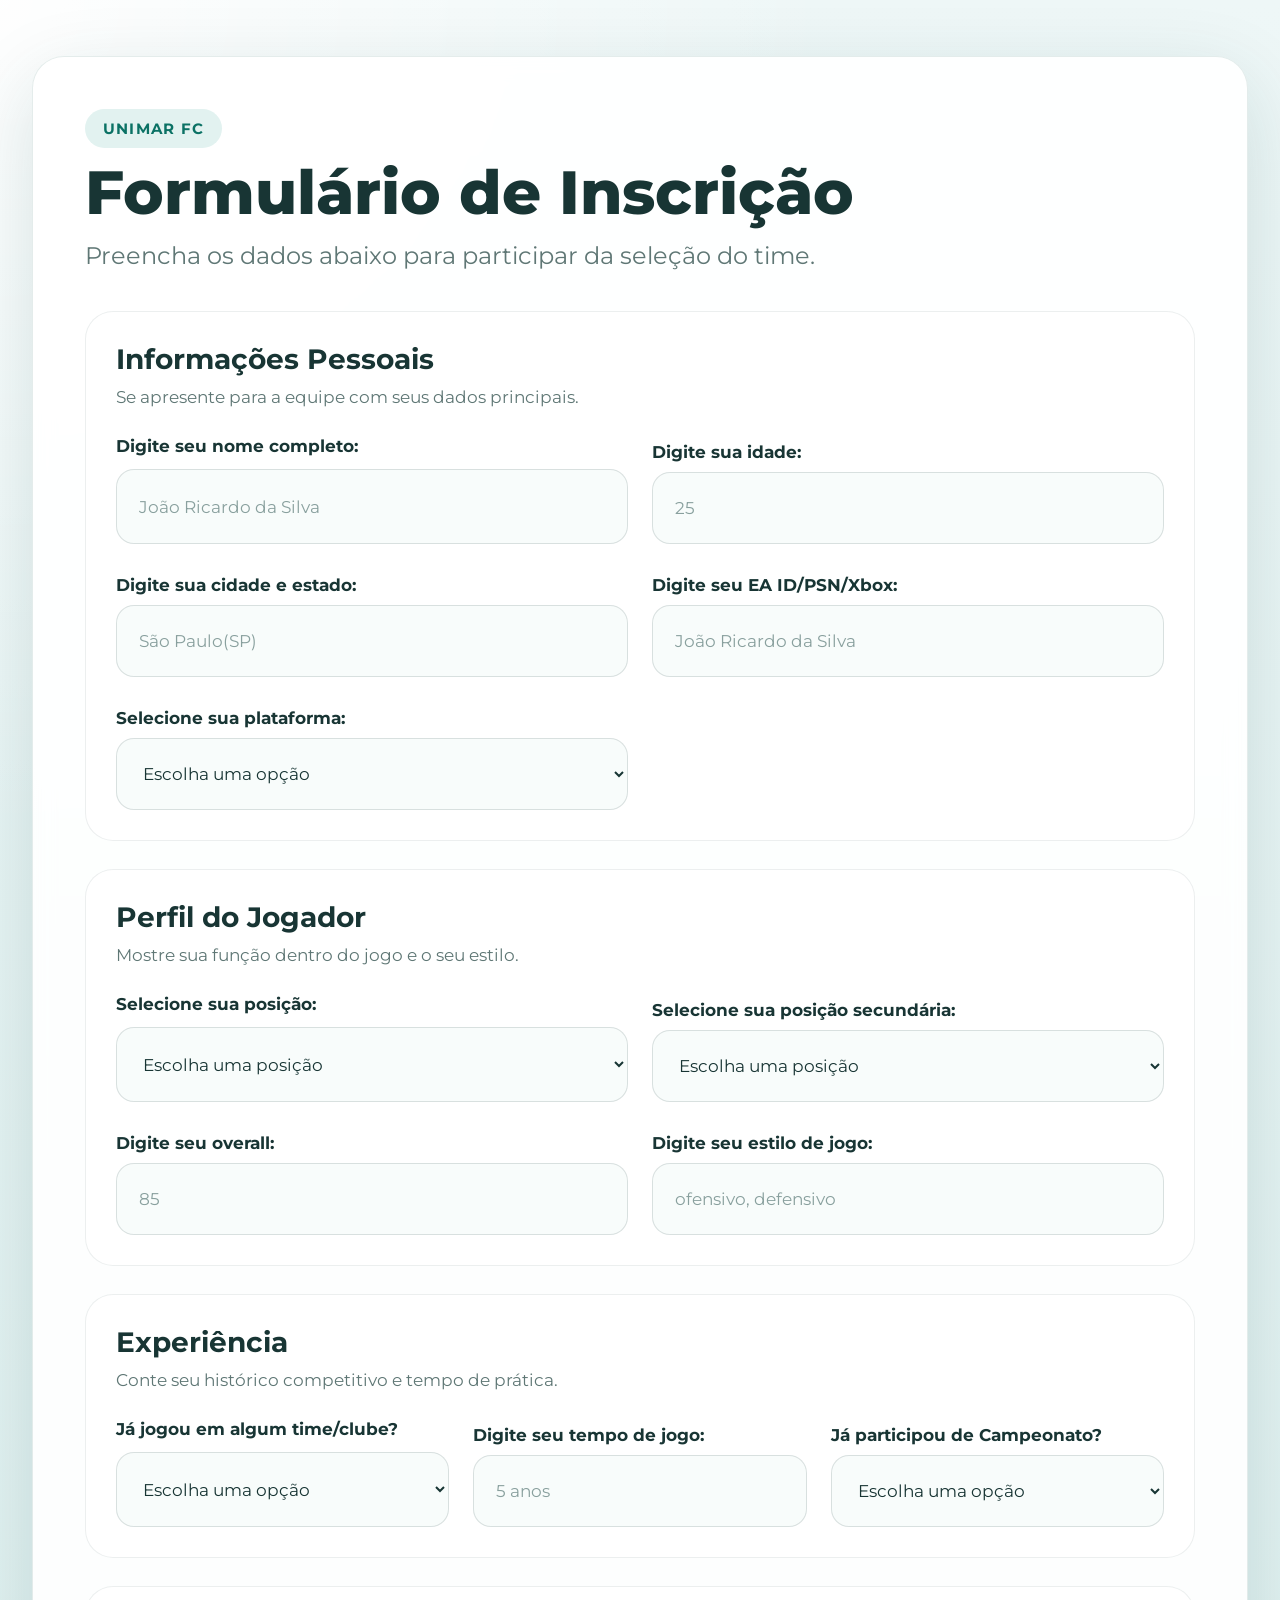
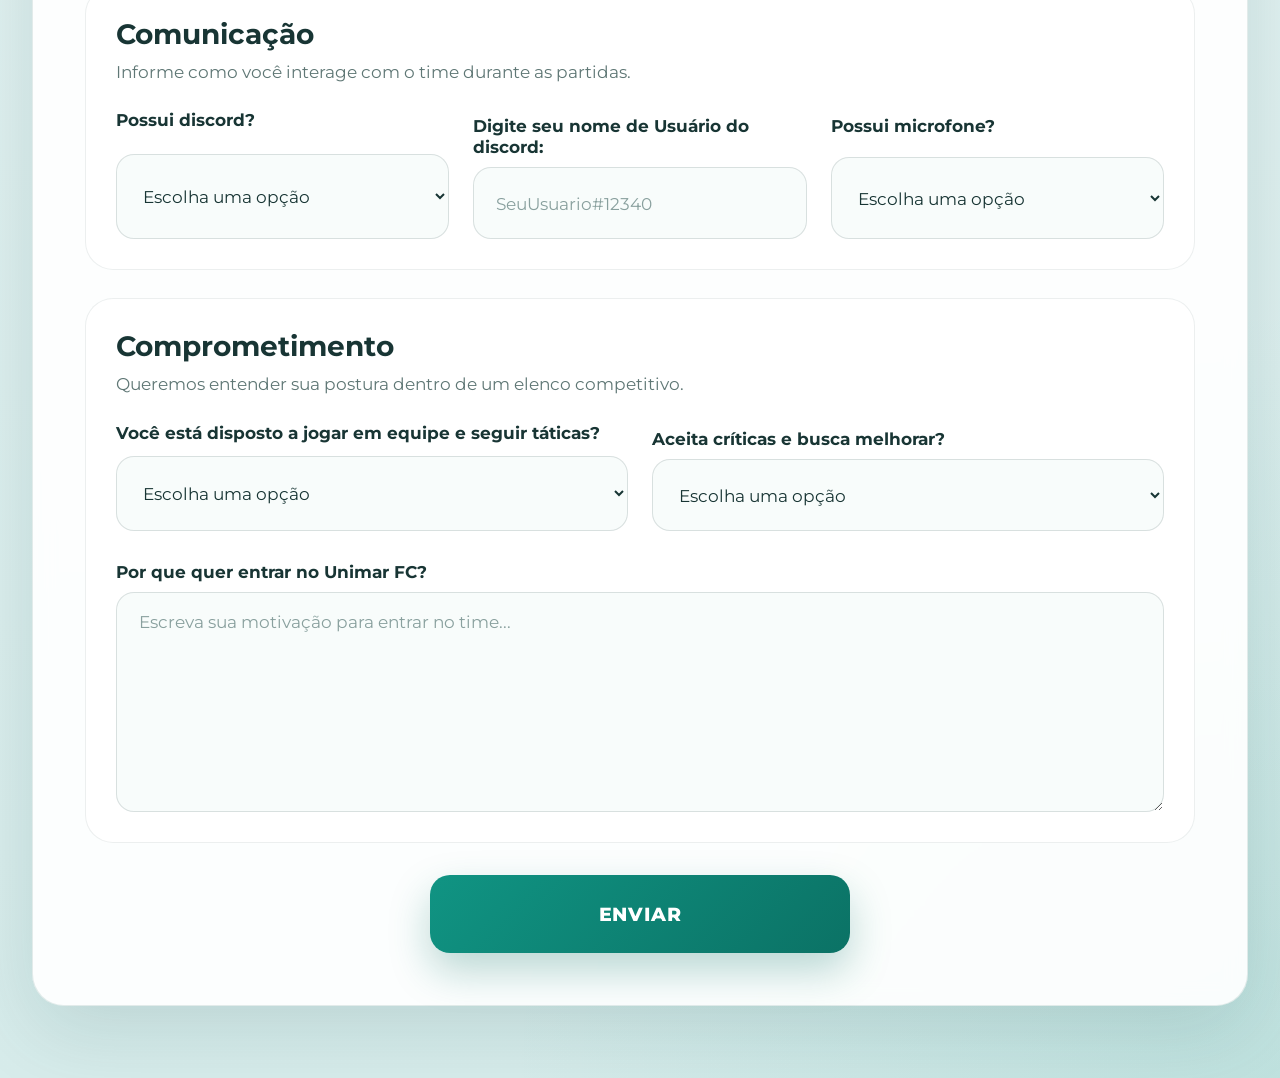
==== commit 3ca72abe: "reajustando o codigo do formulário para melhor organização" ====
--- a/formulario.html
+++ b/formulario.html
@@ -17,100 +17,100 @@
 
             <form class="formulario-grupo">
                 <section class="bloco-formulario">
-                    <div class="cabecalho-bloco">
-                        <h2>Informações Pessoais</h2>
-                        <p>Se apresente para a equipe com seus dados principais.</p>
-                    </div>
-
-                    <div class="grade-dupla">
-                        <div class="formulario-individual">
-                    <label for="nome">Digite seu nome completo:</label>
-                    <input type="text" id="nome" name="nome" placeholder="João Ricardo da Silva" required>
-                </div>
-
-                <div class="formulario-individual">
-                    <label for="idade">Digite sua idade:</label>
-                    <input type="number" id="idade" name="idade" placeholder="25" required>
-                </div>
-
-                <div class="formulario-individual">
-                    <label for="cidade_estado">Digite sua cidade e estado:</label>
-                    <input type="text" id="cidade_estado" name="cidade_estado" placeholder="São Paulo(SP)" required>
-                </div>
-
-                <div class="formulario-individual">
-                    <label for="ea_id">Digite seu EA ID/PSN/Xbox:</label>
-                    <input type="text" id="ea_id" name="ea_id" placeholder="João Ricardo da Silva" required>
-                </div>
-
-                <div class="formulario-individual">
-                    <label for="plataforma">Selecione sua plataforma:</label>
-                    <select id="plataforma" name="plataforma" required>
-                        <option value="" selected disabled>Escolha uma opção</option>
-                        <option value="psn">PlayStation Network (PSN)</option>
-                        <option value="xbox">Xbox Live</option>
-                        <option value="pc">EA ID</option>
-                    </select>
-                </div>
-                    </div>
-                </section>
-
-                <section class="bloco-formulario">
-                    <div class="cabecalho-bloco">
-                        <h2>Perfil do Jogador</h2>
-                        <p>Mostre sua função dentro do jogo e o seu estilo.</p>
-                    </div>
-
-                    <div class="grade-formulario grade-dupla">
-                        <div class="formulario-individual">
-                    <label for="posicao-principal">Selecione sua posição:</label>
-                    <select id="posicao-principal" name="posicao-principal" required>
-                        <option value="" selected disabled>Escolha uma posição</option>
-                        <option value="atacante">ATA</option>
-                        <option value="ponta-direita">PD</option>
-                        <option value="ponta-esquerda">PE</option>
-                        <option value="meio-campo">MEI</option>
-                        <option value="meio-central">MC</option>
-                        <option value="meia-direita">MD</option>
-                        <option value="meia-esquerda">ME</option>
-                        <option value="volante">VOL</option>
-                        <option value="defensor">DEF</option>
-                        <option value="lateral-esquerdo">LE</option>
-                        <option value="lateral-direito">LD</option>
-                        <option value="goleiro">GOL</option>
-                    </select>
-                </div>
-
-                <div class="formulario-individual">
-                    <label for="posicao-secundaria">Selecione sua posição secundária:</label>
-                    <select id="posicao-secundaria" name="posicao-secundaria" required>
-                        <option value="" selected disabled>Escolha uma posição</option>
-                        <option value="atacante">ATA</option>
-                        <option value="ponta-direita">PD</option>
-                        <option value="ponta-esquerda">PE</option>
-                        <option value="meio-campo">MEI</option>
-                        <option value="meio-central">MC</option>
-                        <option value="meia-direita">MD</option>
-                        <option value="meia-esquerda">ME</option>
-                        <option value="volante">VOL</option>
-                        <option value="defensor">DEF</option>
-                        <option value="lateral-esquerdo">LE</option>
-                        <option value="lateral-direito">LD</option>
-                        <option value="goleiro">GOL</option>
-                    </select>
-                </div>
-
-                <div class="formulario-individual">
-                    <label for="overall">Digite seu overall:</label>
-                    <input type="number" id="overall" name="overall" placeholder="85" required>
-                </div>
-
-                <div class="formulario-individual">
-                    <label for="estilodejogo">Digite seu estilo de jogo:</label>
-                    <input type="text" id="estilodejogo" name="estilodejogo" placeholder="ofensivo, defensivo" required>
-                </div>
-                    </div>
-                </section>
+                        <div class="cabecalho-bloco">
+                            <h2>Informações Pessoais</h2>
+                            <p>Se apresente para a equipe com seus dados principais.</p>
+                        </div>
+
+                        <div class="grade-dupla">
+                            <div class="formulario-individual">
+                                <label for="nome">Digite seu nome completo:</label>
+                                <input type="text" id="nome" name="nome" placeholder="João Ricardo da Silva" required>
+                            </div>
+
+                            <div class="formulario-individual">
+                                <label for="idade">Digite sua idade:</label>
+                                <input type="number" id="idade" name="idade" placeholder="25" required>
+                            </div>
+
+                            <div class="formulario-individual">
+                                <label for="cidade_estado">Digite sua cidade e estado:</label>
+                                <input type="text" id="cidade_estado" name="cidade_estado" placeholder="São Paulo(SP)" required>
+                            </div>
+
+                            <div class="formulario-individual">
+                                <label for="ea_id">Digite seu EA ID/PSN/Xbox:</label>
+                                <input type="text" id="ea_id" name="ea_id" placeholder="João Ricardo da Silva" required>
+                            </div>
+
+                            <div class="formulario-individual">
+                                <label for="plataforma">Selecione sua plataforma:</label>
+                                <select id="plataforma" name="plataforma" required>
+                                    <option value="" selected disabled>Escolha uma opção</option>
+                                    <option value="psn">PlayStation Network (PSN)</option>
+                                    <option value="xbox">Xbox Live</option>
+                                    <option value="pc">EA ID</option>
+                                </select>
+                            </div>
+                        </div>
+                </section>
+
+                <section class="bloco-formulario">
+                        <div class="cabecalho-bloco">
+                            <h2>Perfil do Jogador</h2>
+                            <p>Mostre sua função dentro do jogo e o seu estilo.</p>
+                        </div>
+
+                        <div class="grade-formulario grade-dupla">
+                            <div class="formulario-individual">
+                                <label for="posicao-principal">Selecione sua posição:</label>
+                                <select id="posicao-principal" name="posicao-principal" required>
+                                    <option value="" selected disabled>Escolha uma posição</option>
+                                    <option value="atacante">ATA</option>
+                                    <option value="ponta-direita">PD</option>
+                                    <option value="ponta-esquerda">PE</option>
+                                    <option value="meio-campo">MEI</option>
+                                    <option value="meio-central">MC</option>
+                                    <option value="meia-direita">MD</option>
+                                    <option value="meia-esquerda">ME</option>
+                                    <option value="volante">VOL</option>
+                                    <option value="defensor">DEF</option>
+                                    <option value="lateral-esquerdo">LE</option>
+                                    <option value="lateral-direito">LD</option>
+                                    <option value="goleiro">GOL</option>
+                                </select>
+                         </div>
+
+                            <div class="formulario-individual">
+                                <label for="posicao-secundaria">Selecione sua posição secundária:</label>
+                                <select id="posicao-secundaria" name="posicao-secundaria" required>
+                                    <option value="" selected disabled>Escolha uma posição</option>
+                                    <option value="atacante">ATA</option>
+                                    <option value="ponta-direita">PD</option>
+                                    <option value="ponta-esquerda">PE</option>
+                                    <option value="meio-campo">MEI</option>
+                                    <option value="meio-central">MC</option>
+                                    <option value="meia-direita">MD</option>
+                                    <option value="meia-esquerda">ME</option>
+                                    <option value="volante">VOL</option>
+                                    <option value="defensor">DEF</option>
+                                    <option value="lateral-esquerdo">LE</option>
+                                    <option value="lateral-direito">LD</option>
+                                    <option value="goleiro">GOL</option>
+                                </select>
+                            </div>
+
+                            <div class="formulario-individual">
+                                <label for="overall">Digite seu overall:</label>
+                                <input type="number" id="overall" name="overall" placeholder="85" required>
+                            </div>
+
+                            <div class="formulario-individual">
+                                <label for="estilodejogo">Digite seu estilo de jogo:</label>
+                                <input type="text" id="estilodejogo" name="estilodejogo" placeholder="ofensivo, defensivo" required>
+                            </div>
+                        </div>
+                 </section>
 
                 <section class="bloco-formulario">
                     <div class="cabecalho-bloco">
@@ -118,30 +118,30 @@
                         <p>Conte seu histórico competitivo e tempo de prática.</p>
                     </div>
 
-                    <div class="grade-formulario grade-tripla">
-                        <div class="formulario-individual">
-                    <label for="time-clube">Já jogou em algum time/clube?</label>
-                    <select id="time-clube" name="time-clube" required>
-                        <option value="" selected disabled>Escolha uma opção</option>
-                        <option value="sim">Sim</option>
-                        <option value="nao">Não</option>
-                    </select>
-                </div>
-
-                <div class="formulario-individual">
-                    <label for="tempojogo">Digite seu tempo de jogo:</label>
-                    <input type="number" id="tempojogo" name="tempojogo" placeholder="5 anos" required>
-                </div>
-
-                <div class="formulario-individual">
-                    <label for="campeonato">Já participou de Campeonato?</label>
-                    <select id="campeonato" name="campeonato" required>
-                        <option value="" selected disabled>Escolha uma opção</option>
-                        <option value="sim">Sim</option>
-                        <option value="nao">Não</option>
-                    </select>
-                </div>
-                    </div>
+                        <div class="grade-formulario grade-tripla">
+                                    <div class="formulario-individual">
+                                <label for="time-clube">Já jogou em algum time/clube?</label>
+                                <select id="time-clube" name="time-clube" required>
+                                    <option value="" selected disabled>Escolha uma opção</option>
+                                    <option value="sim">Sim</option>
+                                    <option value="nao">Não</option>
+                                </select>
+                            </div>
+
+                            <div class="formulario-individual">
+                                <label for="tempojogo">Digite seu tempo de jogo:</label>
+                                <input type="number" id="tempojogo" name="tempojogo" placeholder="5 anos" required>
+                            </div>
+
+                            <div class="formulario-individual">
+                                <label for="campeonato">Já participou de Campeonato?</label>
+                                <select id="campeonato" name="campeonato" required>
+                                    <option value="" selected disabled>Escolha uma opção</option>
+                                    <option value="sim">Sim</option>
+                                    <option value="nao">Não</option>
+                                </select>
+                            </div>
+                        </div>
                 </section>
 
                 <section class="bloco-formulario">
@@ -152,27 +152,27 @@
 
                     <div class="grade-tripla">
                         <div class="formulario-individual">
-                    <label for="discord">Possui discord?</label>
-                    <select id="discord" name="discord" required>
-                        <option value="" selected disabled>Escolha uma opção</option>
-                        <option value="sim">Sim</option>
-                        <option value="nao">Não</option>
-                    </select>
-                </div>
-
-                <div class="formulario-individual">
-                    <label for="discord-usuario">Digite seu nome de Usuário do discord:</label>
-                    <input type="text" id="discord-usuario" name="discord-usuario" placeholder="SeuUsuario#12340" required>
-                </div>
-
-                <div class="formulario-individual">
-                    <label for="microfone">Possui microfone?</label>
-                    <select id="microfone" name="microfone" required>
-                        <option value="" selected disabled>Escolha uma opção</option>
-                        <option value="sim">Sim</option>
-                        <option value="nao">Não</option>
-                    </select>
-                </div>
+                            <label for="discord">Possui discord?</label>
+                            <select id="discord" name="discord" required>
+                                <option value="" selected disabled>Escolha uma opção</option>
+                                <option value="sim">Sim</option>
+                                <option value="nao">Não</option>
+                            </select>
+                        </div>
+
+                        <div class="formulario-individual">
+                            <label for="discord-usuario">Digite seu nome de Usuário do discord:</label>
+                            <input type="text" id="discord-usuario" name="discord-usuario" placeholder="SeuUsuario#12340" required>
+                        </div>
+
+                        <div class="formulario-individual">
+                            <label for="microfone">Possui microfone?</label>
+                            <select id="microfone" name="microfone" required>
+                                <option value="" selected disabled>Escolha uma opção</option>
+                                <option value="sim">Sim</option>
+                                <option value="nao">Não</option>
+                            </select>
+                        </div>
                     </div>
                 </section>
 
@@ -184,34 +184,34 @@
 
                     <div class="grade-dupla">
                         <div class="formulario-individual">
-                    <label for="taticas">Você está disposto a jogar em equipe e seguir táticas?</label>
-                    <select id="taticas" name="taticas" required>
-                        <option value="" selected disabled>Escolha uma opção</option>
-                        <option value="sim">Sim</option>
-                        <option value="nao">Não</option>
-                    </select>
-                </div>
-
-                <div class="formulario-individual">
-                    <label for="criticas">Aceita críticas e busca melhorar?</label>
-                    <select id="criticas" name="criticas" required>
-                        <option value="" selected disabled>Escolha uma opção</option>
-                        <option value="sim">Sim</option>
-                        <option value="nao">Não</option>
-                    </select>
-                </div>
-
-                <div class="formulario-individual campo-amplo">
-                    <label for="motivacao">Por que quer entrar no Unimar FC?</label>
-                    <textarea id="motivacao" name="motivacao" placeholder="Escreva sua motivação para entrar no time..." required></textarea>
-                </div>
-                    </div>
+                            <label for="taticas">Você está disposto a jogar em equipe e seguir táticas?</label>
+                            <select id="taticas" name="taticas" required>
+                                <option value="" selected disabled>Escolha uma opção</option>
+                                <option value="sim">Sim</option>
+                                <option value="nao">Não</option>
+                            </select>
+                        </div>
+
+                        <div class="formulario-individual">
+                            <label for="criticas">Aceita críticas e busca melhorar?</label>
+                            <select id="criticas" name="criticas" required>
+                                <option value="" selected disabled>Escolha uma opção</option>
+                                <option value="sim">Sim</option>
+                                <option value="nao">Não</option>
+                            </select>
+                        </div>
+
+                        <div class="formulario-individual campo-amplo">
+                            <label for="motivacao">Por que quer entrar no Unimar FC?</label>
+                            <textarea id="motivacao" name="motivacao" placeholder="Escreva sua motivação para entrar no time..." required></textarea>
+                        </div>
+                    </div>
+                </section>
 
                 <div class=" botao-formulario">
                     <button type="submit">Enviar</button>
                 </div>
-            </div>
-        </form>
+            </form>
         </section>
     </main>
 
